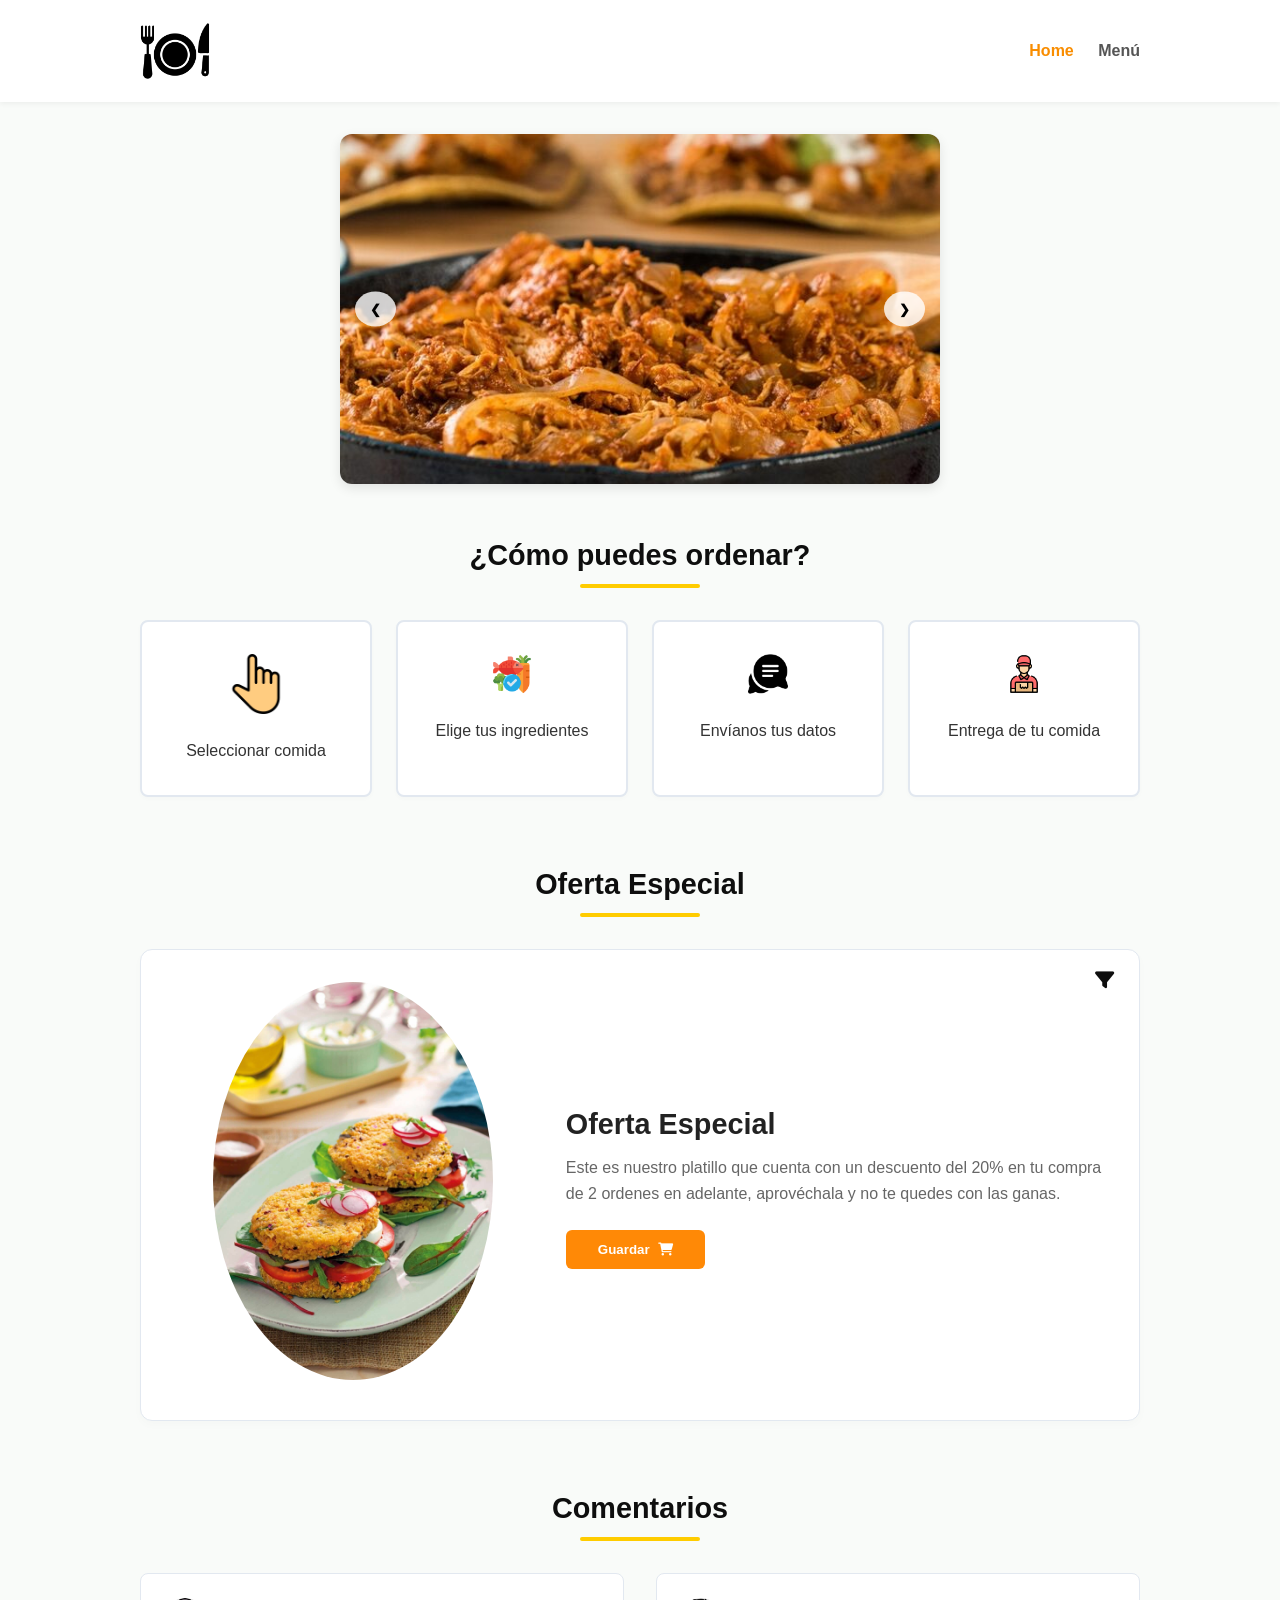
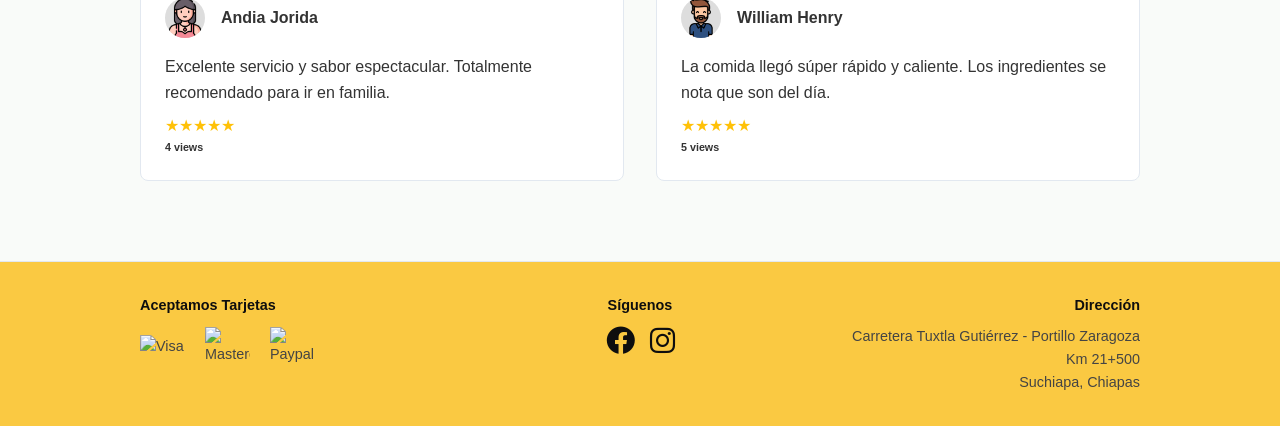
==== index.html @ bb187be2 "Pagina de un restaurant" ====
<!DOCTYPE html>
<html lang="es">
<head>
    <meta charset="UTF-8">
    <meta name="viewport" content="width=device-width, initial-scale=1.0">
    <title>253391_Examen</title>
    <link rel="stylesheet" href="/CSS/style.css">
        <link rel="stylesheet" href="https://cdnjs.cloudflare.com/ajax/libs/font-awesome/6.0.0/css/all.min.css">
</head>
<body>

    <header class="main-header">
        <div class="container header-flex">
            <!-- Cambié el texto por la estructura de tu Figma -->
            <div class="logo">
                <img src="/imagenesComida/food-and-restaurant.png" alt="logo">
            </div>
            
            <nav class="main-nav">
                <a href="/index.html" class="active">Home</a>
                <a href="/paginas/menu.html">Menú</a>
            </nav>
        </div>
    </header>

    <main class="container">
        
        <!-- Carrusel -->
        <div class="carrusel-contenedor">
            <button class="boton-carrusel" id="anterior">&#10094;</button>
            <div class="imagenes-slide">
                <img src="/imagenesComida/i1.jpg" class="activa">
                <img src="/imagenesComida/i2.jpg">
                <img src="/imagenesComida/i3.webp">
                <img src="/imagenesComida/i4.jpg">
            </div>
            <button class="boton-carrusel" id="siguiente">&#10095;</button>
        </div>

        <!-- Sección Cómo Ordenar -->
        <section id="como-ordenar">
            <h2 class="titulo-seccion">¿Cómo puedes ordenar?</h2>
            <div class="pasos-grid">
                <div class="paso-card">
                    <img src="/imagenesComida/seleccione.png" alt="Seleccionar Comida" width="60">
                    <p>Seleccionar comida</p>
                </div>
                <div class="paso-card">
                    <img src="/imagenesComida/ingredientes.png" alt="Elige Ingredientes" width="40">
                    <p>Elige tus ingredientes</p>
                </div>
                <div class="paso-card">
                    <img src="/imagenesComida/conversacion.png" alt="Envíanos Datos" width="40">
                    <p>Envíanos tus datos</p>
                </div>
                <div class="paso-card">
                    <img src="/imagenesComida/repartidor.png" alt="Entrega" width="40">
                    <p>Entrega de tu comida</p>
                </div>
            </div>
        </section>

        <!-- Sección Oferta Especial -->
        <section class="oferta-container">
            <h2 class="titulo-seccion-oferta">Oferta Especial</h2>

            <div class="oferta-flex">
                <!--  Ícono de filtro en la esquina -->
                <i class="fas fa-filter icono-filtro"></i>

                <div class="oferta-img">
                    <img class="ImagenD" src="/imagenesComida/i5.jpg" alt="Platillo Especial">
                </div>

                <div class="oferta-detalle">
                    <h1>Oferta Especial</h1>
                    <h3>Este es nuestro platillo que cuenta con un descuento del 20% en tu compra de 2 ordenes en adelante, aprovéchala y no te quedes con las ganas.</h3>

                    <!-- Botón con carrito de compras -->
                    <button class="btn-submit btn-ordenar">
                        Guardar<i class="fas fa-shopping-cart"></i> 
                    </button>
                </div>
            </div>
        </section>

        <!-- Sección Comentarios -->
        <section class="comentarios-section">
            <h2 class="titulo-seccion">Comentarios</h2>
            <div class="comentarios-grid">
                <div class="comentario-card">
                    <div class="comentario-header">
                        <img src="/imagenesComida/actriz.png" class="avatar">
                        <h4>Andia Jorida</h4>
                    </div>
                    <p>Excelente servicio y sabor espectacular. Totalmente recomendado para ir en familia.</p>
                    <div class="estrellas">★★★★★</div>
                    <h6>4 views</h6>
                </div>
                <div class="comentario-card">
                    <div class="comentario-header">
                        <img src="/imagenesComida/hombre.png" class="avatar">
                        <h4>William Henry</h4>
                    </div>
                    <p>La comida llegó súper rápido y caliente. Los ingredientes se nota que son del día.</p>
                    <div class="estrellas">★★★★★</div>
                    <h6>5 views</h6>
                </div>
            </div>
        </section>

    </main>
<!-- Footer Institucional -->
    <footer class="main-footer">
        <div class="container footer-grid">
            
            <!-- Columna 1: Tarjetas -->
            <div class="footer-col">
                <h4>Aceptamos Tarjetas</h4>
                <div class="metodos-pago">
                    <img src="https://images.icon-icons.com/2341/PNG/512/visa_payment_method_card_icon_142729.png" alt="Visa" width="40">
                    <img src="https://e7.pngegg.com/pngimages/130/79/png-clipart-mastercard-credit-card-mastercard-logo-love-text.png" alt="Mastercard" width="40">
                    <img src="https://static.vecteezy.com/system/resources/thumbnails/070/730/254/small/paypal-logo-in-transparent-background-popular-online-payment-method-icon-free-png.png" alt="Paypal" width="80">
                </div>
            </div>

            <!-- Columna 2: Redes Sociales (Centrada) -->
            <div class="footer-col col-siguenos">
                <h4>Síguenos</h4>
                <div class="social-links">
                    <a href="https://facebook.com/UPChiapas" target="_blank"><i class="fab fa-facebook fa-2x"></i></a>
                    <a href="https://instagram.com/UPChiapas" target="_blank"><i class="fab fa-instagram fa-2x"></i></a>
                </div>
            </div>

            <!-- Columna 3: Dirección -->
            <div class="footer-col col-direc">
                <h4>Dirección</h4>
                <p>Carretera Tuxtla Gutiérrez - Portillo Zaragoza Km 21+500<br>Suchiapa, Chiapas</p>
            </div>

        </div>
    </footer>

    <script src="/JS/javaS.js"></script>
</body>
</html>
---- CSS/style.css ----
:root {
    --primary-color: #ffffff; 
    --secondary-color: #0e0e0e; /* Teal institucional */
    --third-color: #f98d00;
    --light-bg: #f9fbf9; 
    --text-color: #333;
    --white: #ffffff; 
    --acento: #ff8906; /* Naranja botones */
    --acento-hover: #e17b06;
    --card-bg: #ffffff;
    --border-color: #e2e8f0;
}

* {
    box-sizing: border-box;
    margin: 0;
    padding: 0;
    font-family: 'Segoe UI', Tahoma, Geneva, Verdana, sans-serif;
}

body {
    background-color: var(--light-bg);
    color: var(--text-color);
    line-height: 1.6;
    display: flex;
    flex-direction: column;
    min-height: 100vh;
}

.container {
    width: 90%;
    max-width: 1000px;
    margin: 0 auto;
}

/* Header & Nav */
.main-header {
    background-color: var(--primary-color);
    box-shadow: 0 2px 5px rgba(0,0,0,0.05);
    padding: 1rem 0;
}

.header-flex {
    display: flex;
    justify-content: space-between;
    align-items: center;
}

.logo img {
    width: 70px;
    height: 70px;
    object-fit: contain;
    display: block;
}

.main-nav a {
    color: #555;
    text-decoration: none;
    margin-left: 20px;
    font-weight: 600;
    transition: color 0.3s;
}

.main-nav a:hover, .main-nav a.active {
    color: var(--third-color);
}

/* Main */
main {
    flex: 1;
    padding: 2rem 0;
}

/* Carrusel */
.carrusel-contenedor {
    width: 100%;
    max-width: 600px;
    height: 350px;
    margin: 0 auto 3rem auto;
    overflow: hidden;
    position: relative;
    border-radius: 12px;
    box-shadow: 0 4px 12px rgba(0,0,0,0.1);
}

.imagenes-slide {
    display: flex;
    transition: transform .5s ease-in-out;
}

.imagenes-slide img {
    min-width: 100%;
    height: 350px;
    object-fit: cover;
}

.boton-carrusel {
    position: absolute;
    top: 50%;
    transform: translateY(-50%);
    z-index: 10;
    background: rgba(255,255,255,0.8);
    border: none;
    padding: 10px 15px;
    cursor: pointer;
    border-radius: 50%;
    font-weight: bold;
}

#anterior { left: 15px; }
#siguiente { right: 15px; }

/* Títulos de secciones con subrayado amarillo */
.titulo-seccion, .titulo-seccion-oferta {
    text-align: center;
    position: relative;
    padding-bottom: 10px;
    margin: 2rem 0;
    color: var(--secondary-color);
    font-size: 1.8rem;
}

.titulo-seccion::after, .titulo-seccion-oferta::after {
    content: "";
    position: absolute;
    bottom: 0;
    left: 50%;
    transform: translateX(-50%);
    width: 120px;
    height: 4px;
    background-color: #ffcc00;
    border-radius: 2px;
}

/* Grid de Pasos (¿Cómo puedes ordenar?) */
.pasos-grid {
    display: grid;
    grid-template-columns: repeat(auto-fit, minmax(180px, 1fr));
    gap: 1.5rem;
    margin-bottom: 4rem;
}

.paso-card {
    background-color: var(--white);
    border: 2px solid var(--border-color);
    padding: 2rem 1rem;
    border-radius: 8px;
    text-align: center;
    box-shadow: 0 2px 5px rgba(0,0,0,0.02);
    transition: transform 0.3s;
}

.paso-card:hover {
    transform: translateY(-5px);
}

.paso-card img {
    margin-bottom: 1rem;
    object-fit: contain;
}

/* Oferta Especial en Flexbox */
.oferta-container {
    margin-bottom: 4rem;
}

.oferta-flex {
    display: flex;
    background: var(--white);
    border-radius: 12px;
    padding: 2rem;
    gap: 2rem;
    align-items: center;
    box-shadow: 0 4px 10px rgba(0,0,0,0.02);
    border: 1px solid var(--border-color);
}

.oferta-img {
    flex: 1;
    text-align: center;
}

.oferta-img img {
    max-width: 100%;
    width: 280px;
    height: auto;
    border-radius: 50%;
    object-fit: cover;
}

.oferta-detalle {
    flex: 1.5;
}

.oferta-detalle h1 {
    font-size: 1.8rem;
    color: #222;
    margin-bottom: 0.5rem;
}

.oferta-detalle h3 {
    font-size: 1rem;
    font-weight: normal;
    color: #666;
    margin-bottom: 1.5rem;
}

.btn-ordenar {
    background-color: var(--acento);
    color: var(--white);
    padding: 0.75rem 2rem;
    border: none;
    border-radius: 6px;
    cursor: pointer;
    font-weight: bold;
    width: auto;
    transition: background-color 0.3s;
}

.btn-ordenar:hover {
    background-color: var(--acento-hover);
}

/* Comentarios */
.comentarios-grid {
    display: grid;
    grid-template-columns: repeat(auto-fit, minmax(280px, 1fr));
    gap: 2rem;
    margin-bottom: 3rem;
}

.comentario-card {
    background: var(--white);
    padding: 1.5rem;
    border-radius: 8px;
    border: 1px solid var(--border-color);
}

.comentario-header {
    display: flex;
    align-items: center;
    gap: 1rem;
    margin-bottom: 1rem;
}

.avatar {
    width: 40px;
    height: 40px;
    background-color: #ddd;
    border-radius: 50%;
}

.estrellas {
    color: #ffc107;
    margin-top: 0.5rem;
}

/* Footer */
.main-footer {
    background-color: #fbc42de4;
    color: #444;
    padding: 2rem 0;
    border-top: 1px solid var(--border-color);
    font-size: 0.9rem;
}

.footer-grid {
    display: grid;
    grid-template-columns: repeat(auto-fit, minmax(200px, 1fr));
    gap: 2rem;
}

/*  Alineación a la izquierda de las columnas del footer */
.footer-col {
    text-align: left;
}

.footer-col h4 {
    color: var(--secondary-color);
    margin-bottom: 0.5rem;
}

/* Contenedor e imágenes de Métodos de Pago */
.metodos-pago {
    display: flex;
    justify-content: flex-start; /*  Comienza a la izquierda */
    align-items: center;
    gap: 20px;
    margin-top: 10px;
}

.metodos-pago img {
    width: 45px;
    height: auto;
    object-fit: contain;
}

/* Redes Sociales */
.social-links {
    margin-top: 15px;
}

.social-links a {
    color: #333;
    margin-right: 15px;
    transition: color 0.3s;
    text-decoration: none;
}

.social-links a:hover {
    color: var(--secondary-color);
}

.social-link {
    color: inherit;
    font-size: 1.1rem;
    background: rgba(0,0,0,0.05);
    padding: 0.5rem 1rem;
    border-radius: 5px;
    text-decoration: none;
}

.social-link:hover { 
    color: var(--secondary-color); 
    background: rgba(0,0,0,0.1); 
}

/* Responsive Design */
@media (max-width: 768px) {
    .header-flex { flex-direction: column; gap: 1rem; }
    .oferta-flex { flex-direction: column; text-align: center; }
    .metodos-pago { justify-content: center; }
    .footer-col { text-align: center; }
}
/* Configuración específica para centrar la columna de Síguenos */
.col-siguenos {
    text-align: center;
}

.col-siguenos h4 {
    text-align: center;
}

.col-siguenos .social-links {
    display: flex;
    justify-content: center; /* Centra los íconos de Facebook/Instagram */
    align-items: center;
    gap: 15px;               /* Espacio entre íconos */
    margin-top: 10px;
}

.col-siguenos .social-links a {
    margin: 0;               /* Elimina márgenes extra que puedan descentrarlo */
    color: var(--secondary-color); /* Aplica el color teal a los íconos */
    transition: transform 0.2s ease, color 0.2s ease;
}

.col-siguenos .social-links a:hover {
    transform: scale(1.15);  /* Efecto de zoom suave al pasar el cursor */
    color: var(--acento);
}
/* Mover y alinear la columna de dirección a la derecha */
.footer-grid .footer-col.col-direc {
    text-align: right !important;
}
/* Posicionamiento para la tarjeta de oferta */
.oferta-flex {
    position: relative; /* Permite posicionar el filtro en la esquina */
}

/* Ícono de filtro en la esquina superior derecha */
.icono-filtro {
    position: absolute;
    top: 20px;
    right: 25px;
    font-size: 1.2rem;
    color: var(--secondary-color);
    cursor: pointer;
    transition: color 0.3s;
}

.icono-filtro:hover {
    color: var(--acento);
}

/* Ajuste del botón con icono de carrito */
.btn-ordenar {
    display: inline-flex;
    align-items: center;
    justify-content: center;
    gap: 8px; /* Espacio entre el carrito y el texto */
}
/* ==========================================
   ESTILOS PARA LA PÁGINA DE MENÚ (DESLIZABLE)
   ========================================== */

.subtitulo-menu {
    font-size: 1.5rem;
    color: #222;
    margin: 2.5rem 0 1rem 0;
    text-align: left;
    font-weight: 700;
}

.menu-seccion:first-child .subtitulo-menu {
    margin-top: 1rem;
}

/* 🔄 Menú deslizable horizontalmente hacia la derecha */
.menu-grid {
    display: flex;
    gap: 1.5rem;
    overflow-x: auto;          /* Habilita el desplazamiento horizontal */
    scroll-snap-type: x mandatory; /* Desplazamiento suave por tarjeta */
    padding-bottom: 1rem;      /* Espacio para la barra de scroll */
    -webkit-overflow-scrolling: touch;
}

/* Estilo de la barra de desplazamiento (opcional, más limpia) */
.menu-grid::-webkit-scrollbar {
    height: 6px;
}
.menu-grid::-webkit-scrollbar-thumb {
    background-color: #cbd5e1;
    border-radius: 4px;
}

/* Tarjeta individual del platillo */
.menu-card {
    min-width: 240px;          /* Ancho fijo para mantener la estructura al deslizar */
    max-width: 240px;
    scroll-snap-align: start;
    background: var(--white);
    border: 1px solid var(--border-color);
    border-radius: 12px;
    padding: 1.2rem;
    text-align: center;
    box-shadow: 0 4px 10px rgba(0,0,0,0.03);
    transition: transform 0.3s ease;
    display: flex;
    flex-direction: column;
    justify-content: space-between;
}

.menu-card:hover {
    transform: translateY(-3px);
}

.platillo-img {
    width: 110px;
    height: 110px;
    border-radius: 50%;
    object-fit: cover;
    margin: 0 auto 0.8rem auto;
    border: 3px solid #fff;
    box-shadow: 0 2px 8px rgba(0,0,0,0.12);
}

.menu-card h3 {
    font-size: 1rem;
    color: #222;
    margin-bottom: 0.4rem;
}

.menu-card p {
    font-size: 0.8rem;
    color: #666;
    line-height: 1.3;
    margin-bottom: 1rem;
}

/* Pie de tarjeta */
.card-footer-platillo {
    display: flex;
    justify-content: space-between;
    align-items: center;
    margin-top: auto;
    padding-top: 0.6rem;
    border-top: 1px dashed var(--border-color);
}

.precio {
    font-size: 1.1rem;
    font-weight: bold;
    color: var(--secondary-color);
}

/* ➕ Botón con símbolo mas (+) */
.btn-agregar {
    background-color: var(--acento);
    color: var(--white);
    border: none;
    width: 32px;
    height: 32px;
    border-radius: 6px;
    cursor: pointer;
    display: flex;
    align-items: center;
    justify-content: center;
    font-size: 0.9rem;
    transition: background-color 0.2s ease, transform 0.2s ease;
}

.btn-agregar:hover {
    background-color: var(--acento-hover);
    transform: scale(1.08);
}
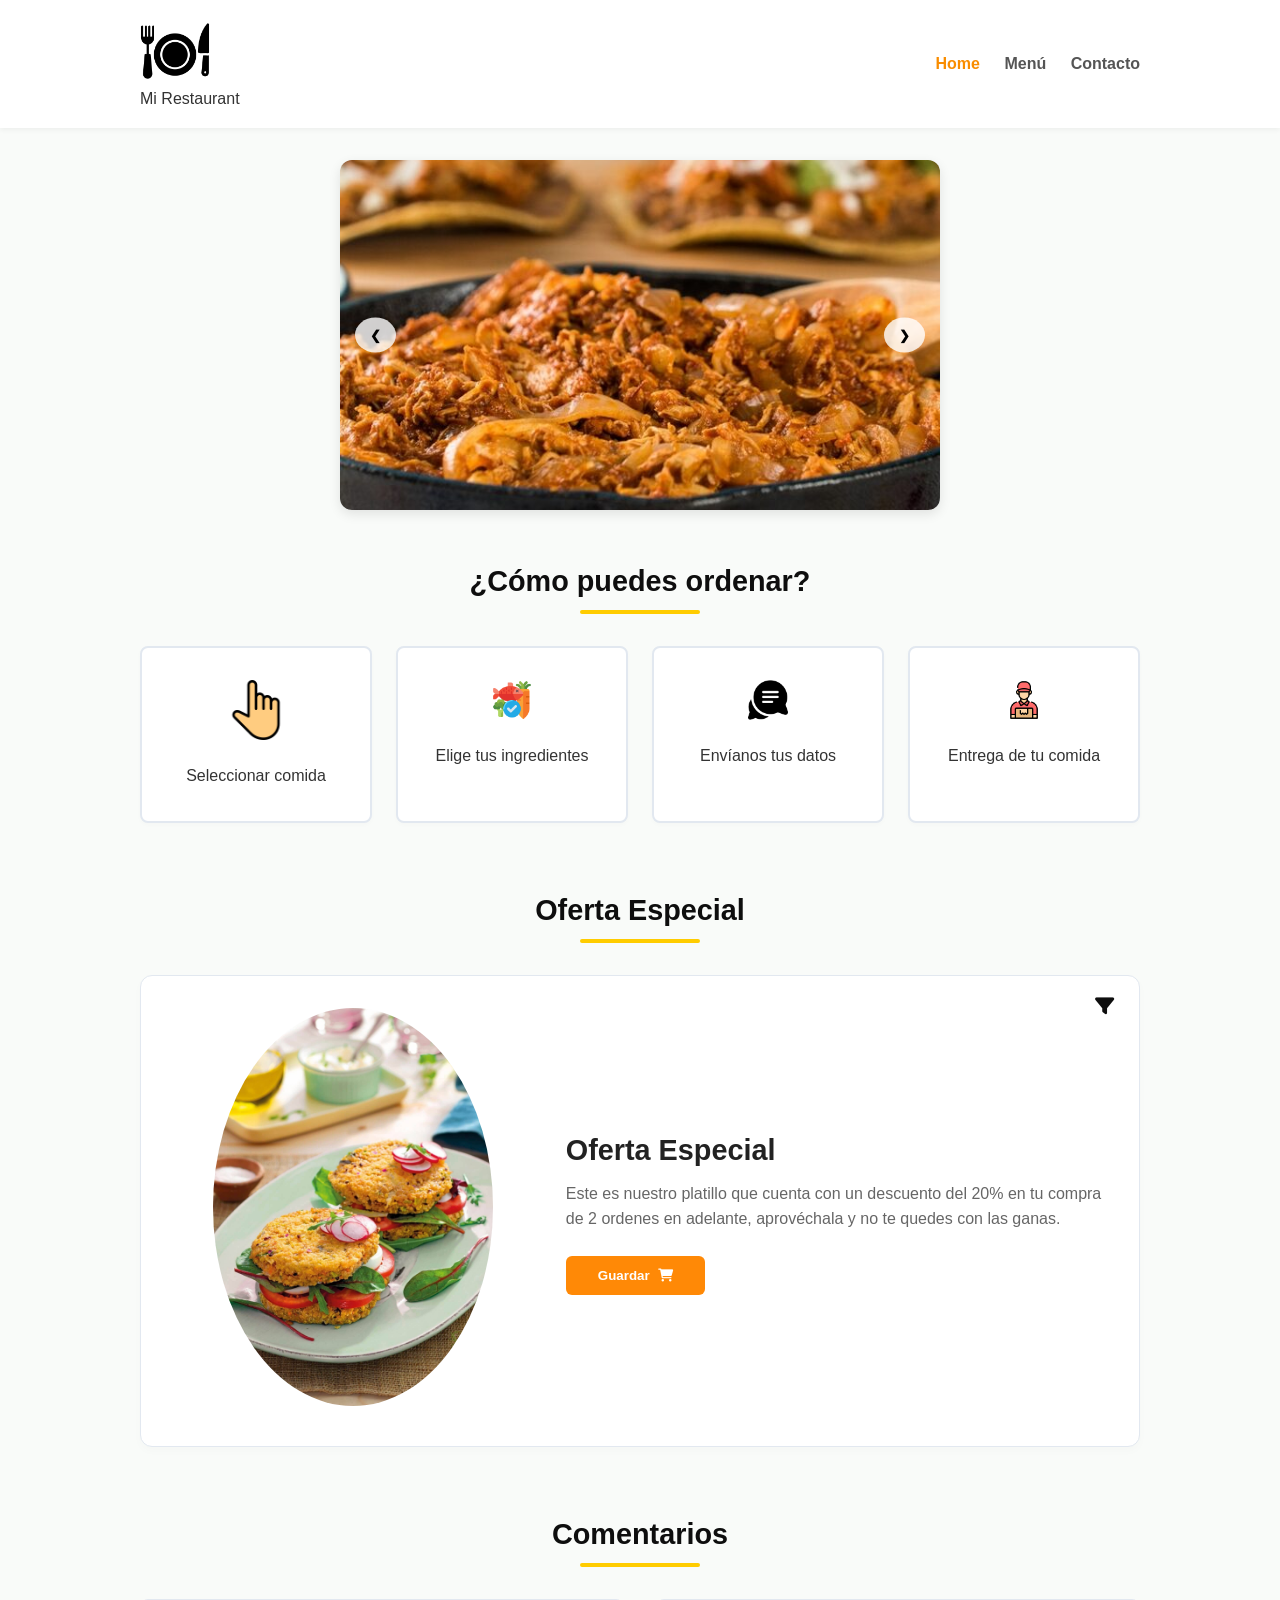
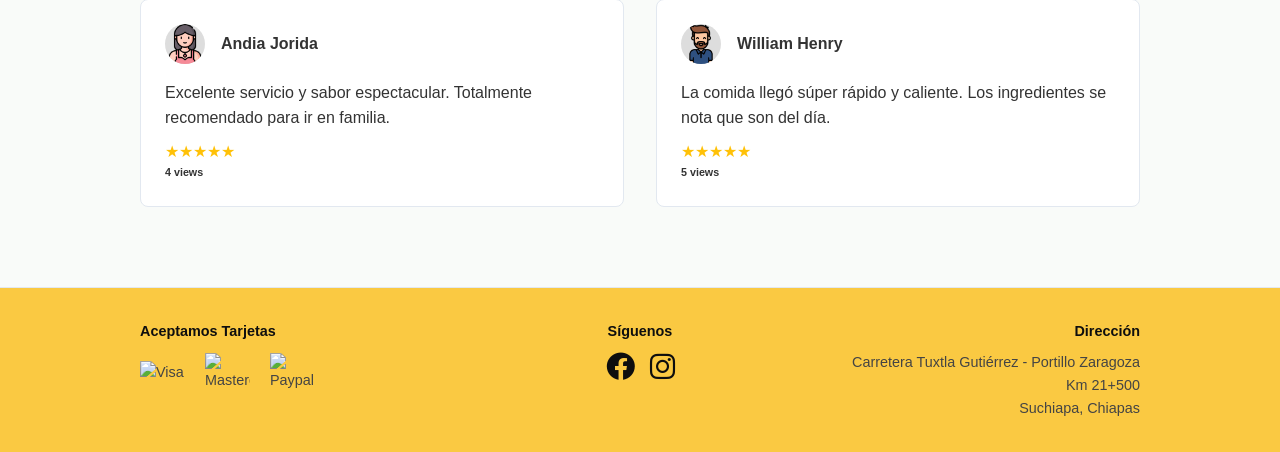
==== commit c1985c12: "cambios url Upchiapas" ====
--- a/index.html
+++ b/index.html
@@ -12,13 +12,15 @@
     <header class="main-header">
         <div class="container header-flex">
             <!-- Cambié el texto por la estructura de tu Figma -->
-            <div class="logo">
+            <div class="logo"> 
                 <img src="/imagenesComida/food-and-restaurant.png" alt="logo">
+                <span class="nombre-restaurante">Mi Restaurant</span>
             </div>
             
             <nav class="main-nav">
                 <a href="/index.html" class="active">Home</a>
                 <a href="/paginas/menu.html">Menú</a>
+                <a href="/paginas/contacto.html">Contacto</a>
             </nav>
         </div>
     </header>
@@ -128,8 +130,8 @@
             <div class="footer-col col-siguenos">
                 <h4>Síguenos</h4>
                 <div class="social-links">
-                    <a href="https://facebook.com/UPChiapas" target="_blank"><i class="fab fa-facebook fa-2x"></i></a>
-                    <a href="https://instagram.com/UPChiapas" target="_blank"><i class="fab fa-instagram fa-2x"></i></a>
+                    <a href="https://www.facebook.com/share/1CXzHNmsDx/?mibextid=wwXIfr" target="_blank"><i class="fab fa-facebook fa-2x"></i></a>
+                    <a href="https://www.instagram.com/upchiapas?igsh=MzJrNGNxem1tazh0" target="_blank"><i class="fab fa-instagram fa-2x"></i></a>
                 </div>
             </div>
 
@@ -142,6 +144,6 @@
         </div>
     </footer>
 
-    <script src="/JS/javaS.js"></script>
+    <script src="../JS/javaS.js"></script>
 </body>
 </html>
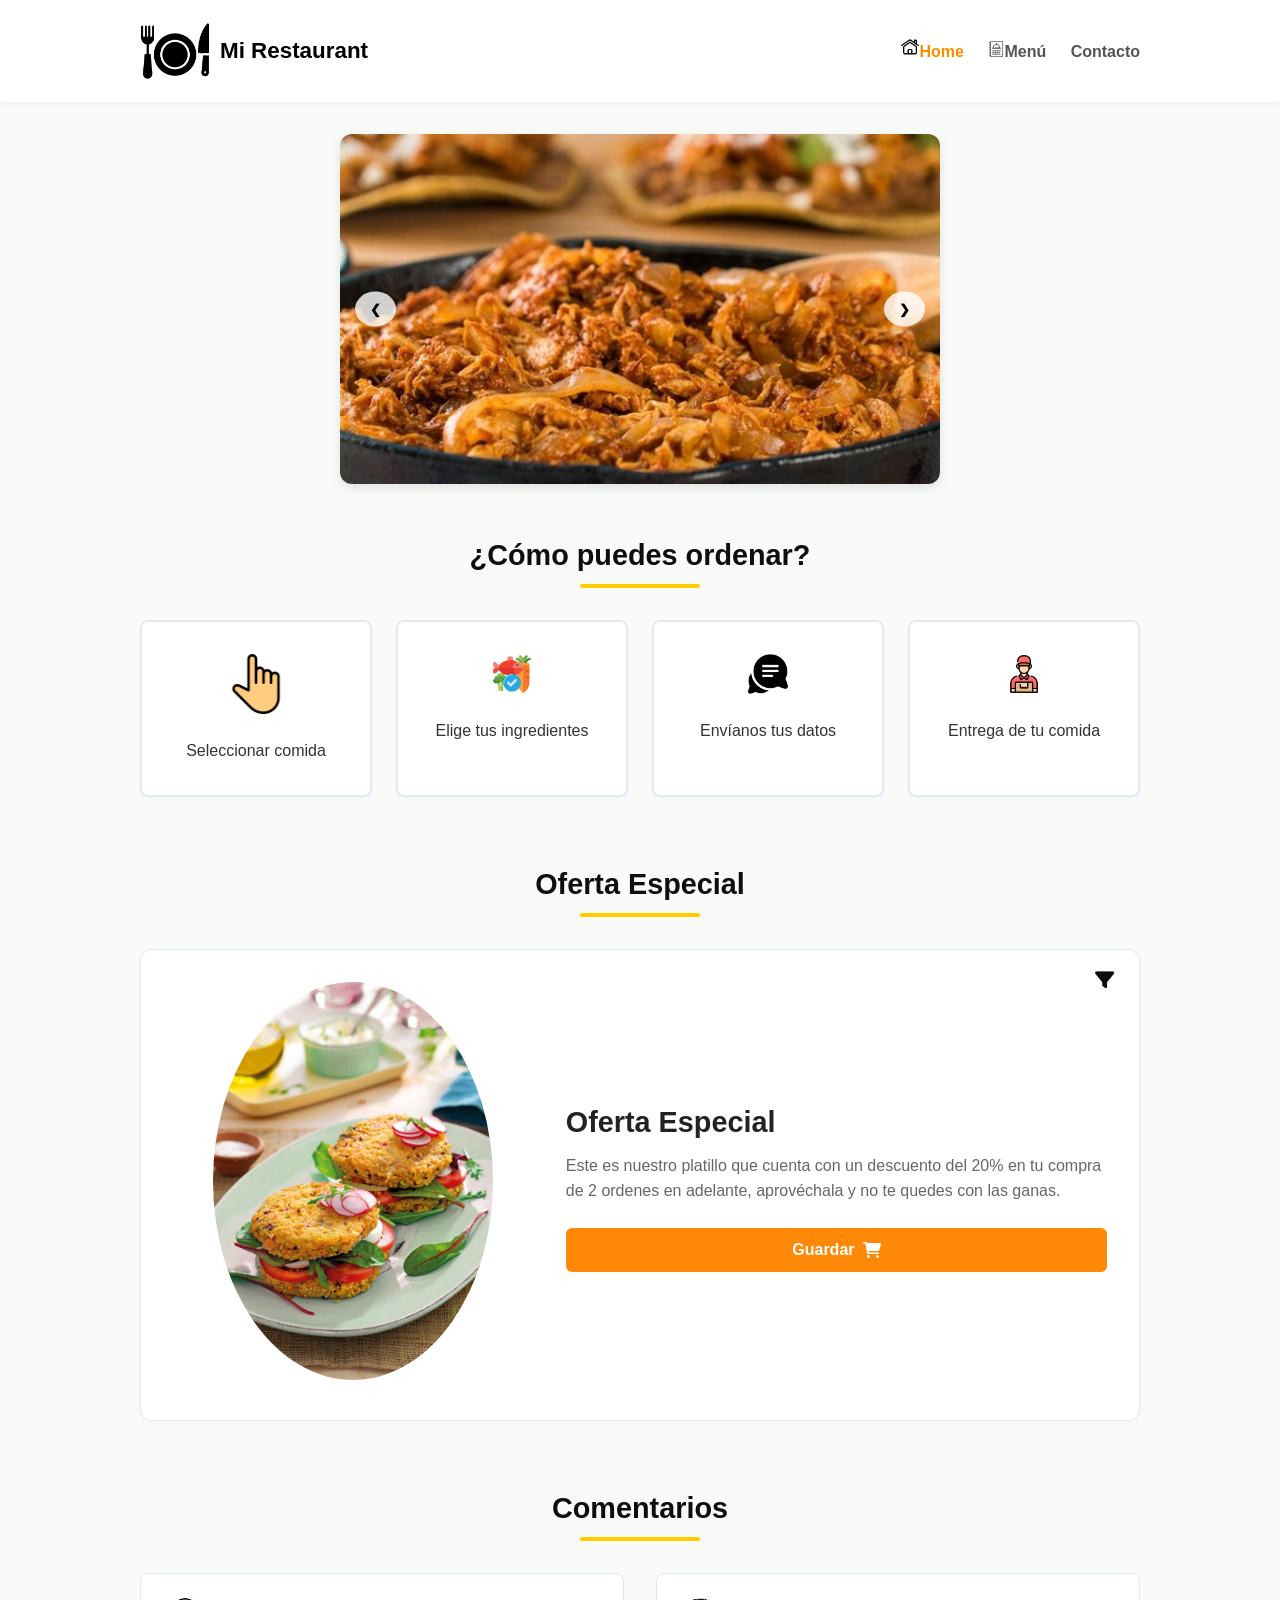
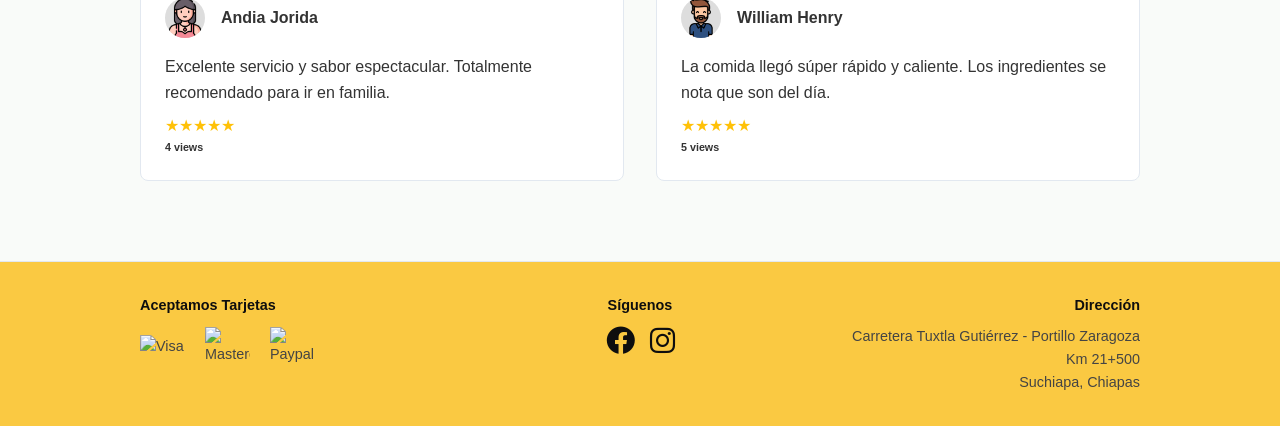
==== commit 7ff17261: "ajustes index" ====
--- a/index.html
+++ b/index.html
@@ -18,8 +18,8 @@
             </div>
             
             <nav class="main-nav">
-                <a href="/index.html" class="active">Home</a>
-                <a href="/paginas/menu.html">Menú</a>
+                <a href="/index.html" class="active"><img src="imagenesComida/casa.png" width="20">Home</a>
+                <a href="/paginas/menu.html"><img src="imagenesComida/menu.png" width="16">Menú</a>
                 <a href="/paginas/contacto.html">Contacto</a>
             </nav>
         </div>
--- a/CSS/style.css
+++ b/CSS/style.css
@@ -46,12 +46,24 @@
     justify-content: space-between;
     align-items: center;
 }
+.logo {
+    display: flex;
+    align-items: center; /* Alinea verticalmente al centro */
+    gap: 10px;           /* Espacio entre la imagen y el texto */
+    text-decoration: none;
+}
 
 .logo img {
     width: 70px;
     height: 70px;
     object-fit: contain;
     display: block;
+}
+.nombre-restaurante {
+    font-size: 1.4rem;
+    font-weight: bold;
+    color: #000000; /* O el color principal de tu header */
+    white-space: nowrap; /* Evita que el nombre se rompa en dos líneas */
 }
 
 .main-nav a {
@@ -486,7 +498,7 @@
     color: var(--secondary-color);
 }
 
-/* ➕ Botón con símbolo mas (+) */
+/*  Botón con símbolo mas (+) */
 .btn-agregar {
     background-color: var(--acento);
     color: var(--white);
@@ -505,4 +517,145 @@
 .btn-agregar:hover {
     background-color: var(--acento-hover);
     transform: scale(1.08);
+}
+/* ==========================================
+   ESTILOS PARA EL MODAL (VENTANA FLOTANTE)
+   ========================================== */
+.modal-overlay {
+    position: fixed;
+    top: 0;
+    left: 0;
+    width: 100%;
+    height: 100%;
+    background: rgba(0, 0, 0, 0.6);
+    backdrop-filter: blur(4px);
+    display: flex;
+    align-items: center;
+    justify-content: center;
+    z-index: 1000;
+    opacity: 0;
+    pointer-events: none;
+    transition: opacity 0.3s ease;
+}
+
+/* Clase para activar el modal con JS */
+.modal-overlay.active {
+    opacity: 1;
+    pointer-events: auto;
+}
+
+.modal-content {
+    background: var(--white);
+    padding: 2rem;
+    border-radius: 12px;
+    max-width: 400px;
+    width: 90%;
+    text-align: center;
+    box-shadow: 0 10px 25px rgba(0,0,0,0.2);
+    transform: translateY(-20px);
+    transition: transform 0.3s ease;
+    position: relative;
+}
+
+.modal-overlay.active .modal-content {
+    transform: translateY(0);
+}
+
+.modal-icono {
+    font-size: 3rem;
+    color: #10b981; /* Verde éxito */
+    margin-bottom: 1rem;
+}
+
+.modal-content h3 {
+    margin-bottom: 0.5rem;
+    color: #222;
+}
+
+.modal-content p {
+    color: #666;
+    font-size: 0.95rem;
+    margin-bottom: 1.5rem;
+}
+
+.btn-cerrar-modal {
+    background-color: var(--acento);
+    color: var(--white);
+    border: none;
+    padding: 0.6rem 1.5rem;
+    border-radius: 6px;
+    font-weight: bold;
+    cursor: pointer;
+    transition: background 0.2s;
+}
+
+.btn-cerrar-modal:hover {
+    background-color: var(--acento-hover);
+}
+
+/* ==========================================
+   ESTILOS PARA EL FORMULARIO DE RESERVACIÓN
+   ========================================== */
+.form-container {
+    max-width: 600px;
+    margin: 2rem auto;
+    background: var(--white);
+    padding: 2rem;
+    border-radius: 12px;
+    border: 1px solid var(--border-color);
+    box-shadow: 0 4px 15px rgba(0,0,0,0.05);
+}
+
+.form-group {
+    display: flex;
+    flex-direction: column;
+    margin-bottom: 1.2rem;
+    text-align: left;
+}
+
+.form-group label {
+    font-weight: 600;
+    margin-bottom: 0.4rem;
+    color: #333;
+    font-size: 0.9rem;
+}
+
+.form-group input,
+.form-group select,
+.form-group textarea {
+    padding: 0.7rem;
+    border: 1px solid #cbd5e1;
+    border-radius: 6px;
+    font-size: 0.95rem;
+    outline: none;
+    transition: border-color 0.2s;
+}
+
+.form-group input:focus,
+.form-group select:focus,
+.form-group textarea:focus {
+    border-color: var(--acento);
+}
+
+.form-row {
+    display: grid;
+    grid-template-columns: 1fr 1fr;
+    gap: 1rem;
+}
+
+.btn-submit {
+    width: 100%;
+    background-color: var(--acento);
+    color: var(--white);
+    border: none;
+    padding: 0.8rem;
+    font-size: 1rem;
+    font-weight: bold;
+    border-radius: 6px;
+    cursor: pointer;
+    transition: background 0.2s;
+}
+
+.btn-submit:hover {
+    background-color: var(--acento-hover);
 }
